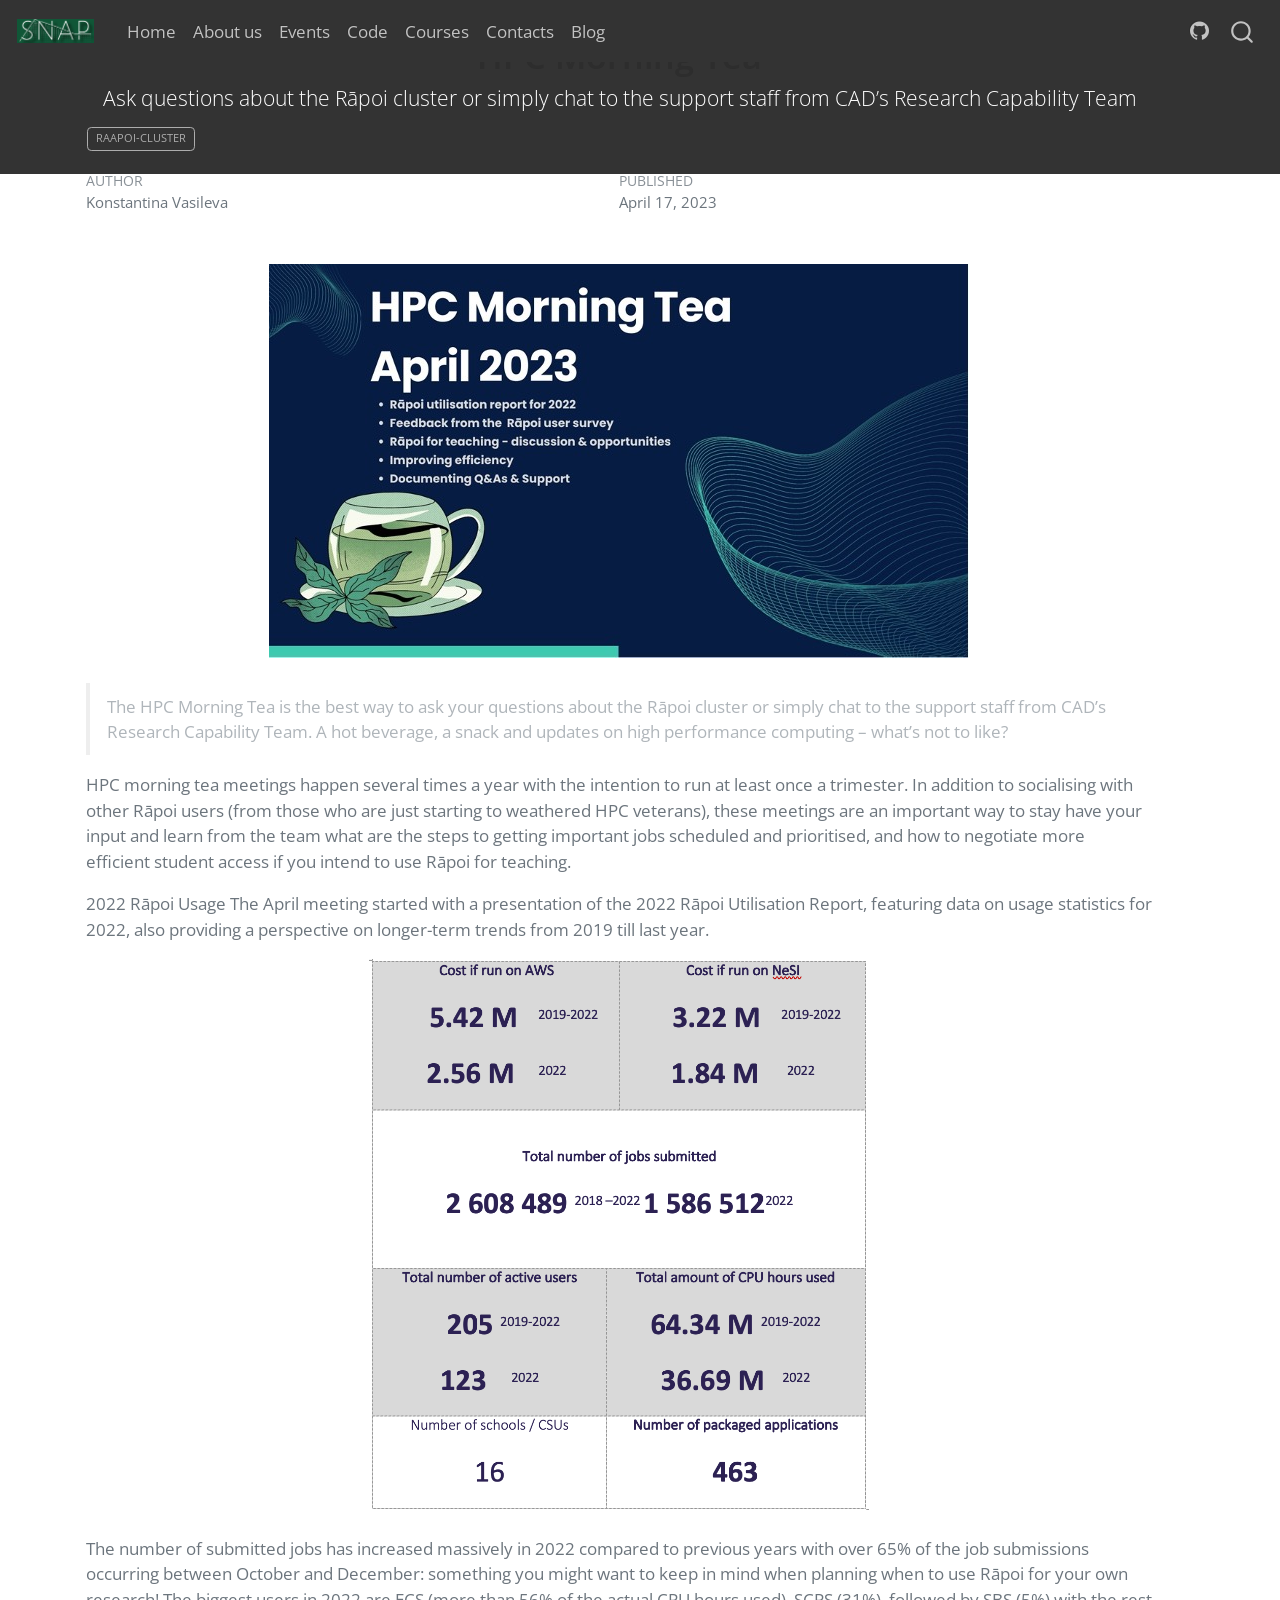
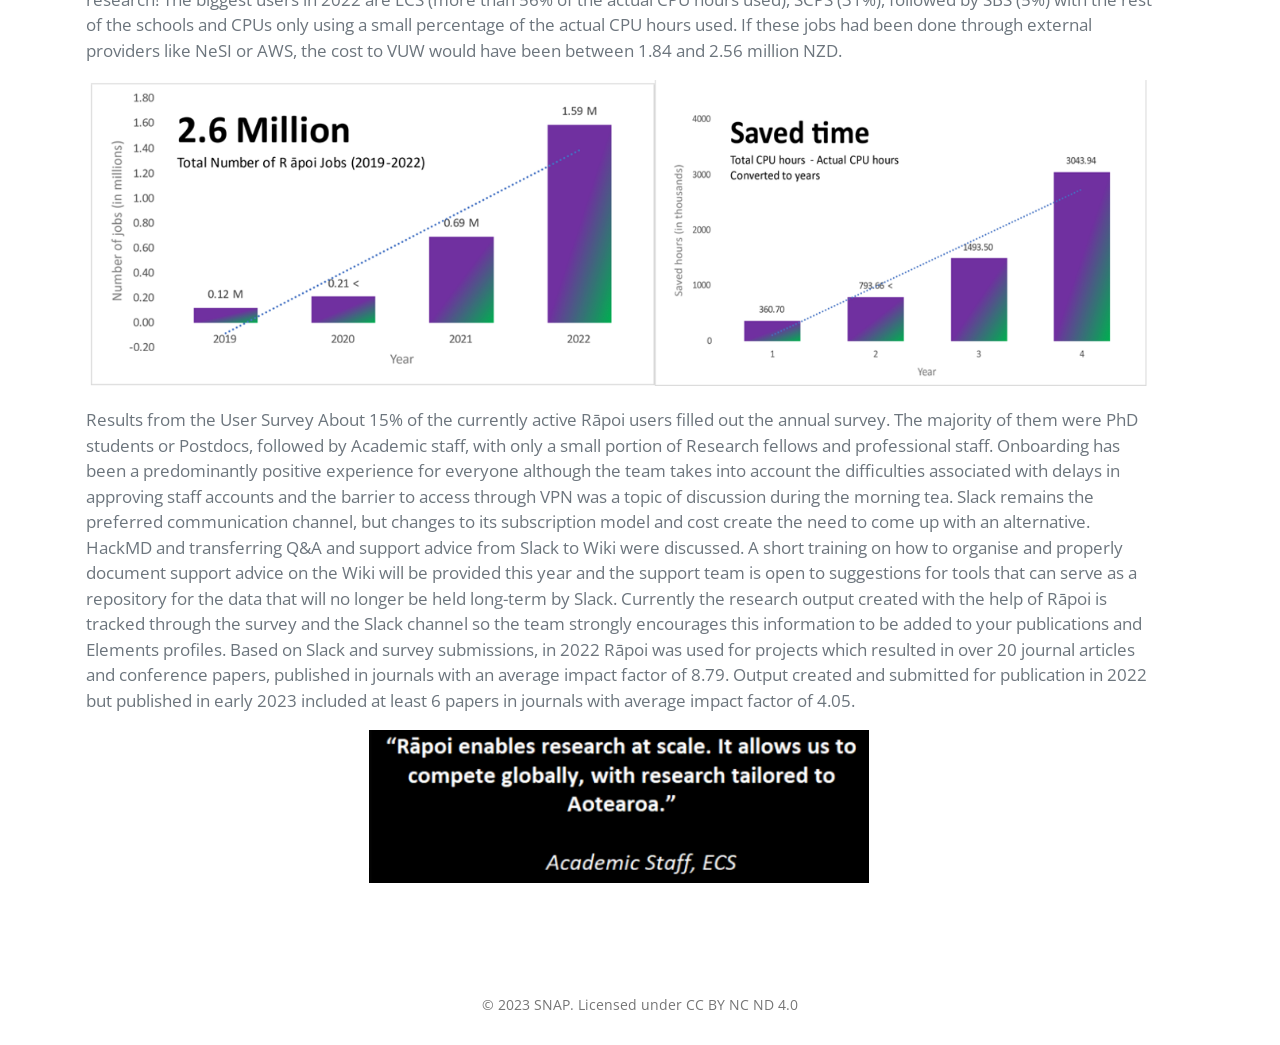
==== posts/april_2023_hpc_morning_tea/index.html @ 8dd64f5c "add multiple files" ====
<!DOCTYPE html>
<html xmlns="http://www.w3.org/1999/xhtml" lang="en" xml:lang="en"><head>

<meta charset="utf-8">
<meta name="generator" content="quarto-1.3.326">

<meta name="viewport" content="width=device-width, initial-scale=1.0, user-scalable=yes">

<meta name="author" content="Konstantina Vasileva">
<meta name="dcterms.date" content="2023-04-17">

<title>snap-decisions - HPC Morning Tea</title>
<style>
code{white-space: pre-wrap;}
span.smallcaps{font-variant: small-caps;}
div.columns{display: flex; gap: min(4vw, 1.5em);}
div.column{flex: auto; overflow-x: auto;}
div.hanging-indent{margin-left: 1.5em; text-indent: -1.5em;}
ul.task-list{list-style: none;}
ul.task-list li input[type="checkbox"] {
  width: 0.8em;
  margin: 0 0.8em 0.2em -1em; /* quarto-specific, see https://github.com/quarto-dev/quarto-cli/issues/4556 */ 
  vertical-align: middle;
}
</style>


<script src="../../site_libs/quarto-nav/quarto-nav.js"></script>
<script src="../../site_libs/quarto-nav/headroom.min.js"></script>
<script src="../../site_libs/clipboard/clipboard.min.js"></script>
<script src="../../site_libs/quarto-search/autocomplete.umd.js"></script>
<script src="../../site_libs/quarto-search/fuse.min.js"></script>
<script src="../../site_libs/quarto-search/quarto-search.js"></script>
<meta name="quarto:offset" content="../../">
<script src="../../site_libs/quarto-html/quarto.js"></script>
<script src="../../site_libs/quarto-html/popper.min.js"></script>
<script src="../../site_libs/quarto-html/tippy.umd.min.js"></script>
<script src="../../site_libs/quarto-html/anchor.min.js"></script>
<link href="../../site_libs/quarto-html/tippy.css" rel="stylesheet">
<link href="../../site_libs/quarto-html/quarto-syntax-highlighting.css" rel="stylesheet" id="quarto-text-highlighting-styles">
<script src="../../site_libs/bootstrap/bootstrap.min.js"></script>
<link href="../../site_libs/bootstrap/bootstrap-icons.css" rel="stylesheet">
<link href="../../site_libs/bootstrap/bootstrap.min.css" rel="stylesheet" id="quarto-bootstrap" data-mode="light">
<script id="quarto-search-options" type="application/json">{
  "location": "navbar",
  "copy-button": false,
  "collapse-after": 3,
  "panel-placement": "end",
  "type": "overlay",
  "limit": 20,
  "language": {
    "search-no-results-text": "No results",
    "search-matching-documents-text": "matching documents",
    "search-copy-link-title": "Copy link to search",
    "search-hide-matches-text": "Hide additional matches",
    "search-more-match-text": "more match in this document",
    "search-more-matches-text": "more matches in this document",
    "search-clear-button-title": "Clear",
    "search-detached-cancel-button-title": "Cancel",
    "search-submit-button-title": "Submit"
  }
}</script>


<link rel="stylesheet" href="../../styles.css">
</head>

<body class="nav-fixed fullcontent">

<div id="quarto-search-results"></div>
  <header id="quarto-header" class="headroom fixed-top">
    <nav class="navbar navbar-expand navbar-dark ">
      <div class="navbar-container container-fluid">
      <div class="navbar-brand-container">
    <a href="../../index.html" class="navbar-brand navbar-brand-logo">
    <img src="../../images/small_no_text.png" alt="" class="navbar-logo">
    </a>
  </div>
          <ul class="navbar-nav navbar-nav-scroll me-auto">
  <li class="nav-item">
    <a class="nav-link" href="../../index.html" rel="" target="">
 <span class="menu-text">Home</span></a>
  </li>  
  <li class="nav-item">
    <a class="nav-link" href="../../about-us.html" rel="" target="">
 <span class="menu-text">About us</span></a>
  </li>  
  <li class="nav-item">
    <a class="nav-link" href="../../events.html" rel="" target="">
 <span class="menu-text">Events</span></a>
  </li>  
  <li class="nav-item">
    <a class="nav-link" href="../../code.html" rel="" target="">
 <span class="menu-text">Code</span></a>
  </li>  
  <li class="nav-item">
    <a class="nav-link" href="../../courses.html" rel="" target="">
 <span class="menu-text">Courses</span></a>
  </li>  
  <li class="nav-item">
    <a class="nav-link" href="../../contacts.html" rel="" target="">
 <span class="menu-text">Contacts</span></a>
  </li>  
  <li class="nav-item">
    <a class="nav-link" href="../../blog.html" rel="" target="">
 <span class="menu-text">Blog</span></a>
  </li>  
</ul>
          <ul class="navbar-nav navbar-nav-scroll ms-auto">
  <li class="nav-item compact">
    <a class="nav-link" href="https://github.com/" rel="" target=""><i class="bi bi-github" role="img">
</i> 
 <span class="menu-text"></span></a>
  </li>  
</ul>
          <div class="quarto-navbar-tools">
</div>
            <div id="quarto-search" class="" title="Search"></div>
      </div> <!-- /container-fluid -->
    </nav>
</header>
<!-- content -->
<header id="title-block-header" class="quarto-title-block default page-columns page-full">
  <div class="quarto-title-banner page-columns page-full">
    <div class="quarto-title column-body">
      <h1 class="title">HPC Morning Tea</h1>
            <p class="subtitle lead">Ask questions about the Rāpoi cluster or simply chat to the support staff from CAD’s Research Capability Team</p>
                                <div class="quarto-categories">
                <div class="quarto-category">raapoi-cluster</div>
              </div>
                  </div>
  </div>
    
  
  <div class="quarto-title-meta">

      <div>
      <div class="quarto-title-meta-heading">Author</div>
      <div class="quarto-title-meta-contents">
               <p>Konstantina Vasileva </p>
            </div>
    </div>
      
      <div>
      <div class="quarto-title-meta-heading">Published</div>
      <div class="quarto-title-meta-contents">
        <p class="date">April 17, 2023</p>
      </div>
    </div>
    
      
    </div>
    
  
  </header><div id="quarto-content" class="quarto-container page-columns page-rows-contents page-layout-article page-navbar">
<!-- sidebar -->
<!-- margin-sidebar -->
    
<!-- main -->
<main class="content quarto-banner-title-block" id="quarto-document-content">




<style>
.quarto-title-block .quarto-title-banner {
  background-image: url(images/small_logo.png);
#  border: solid 2px #FF9300;
  margin-top: -40px;
  color: white;
}
</style>
<div class="quarto-figure quarto-figure-center">
<figure class="figure">
<p><img src="thumbnail1.jpg" class="img-fluid figure-img"></p>
</figure>
</div>
<blockquote class="blockquote">
<p>The HPC Morning Tea is the best way to ask your questions about the Rāpoi cluster or simply chat to the support staff from CAD’s Research Capability Team. A hot beverage, a snack and updates on high performance computing – what’s not to like?</p>
</blockquote>
<p>HPC morning tea meetings happen several times a year with the intention to run at least once a trimester. In addition to socialising with other Rāpoi users (from those who are just starting to weathered HPC veterans), these meetings are an important way to stay have your input and learn from the team what are the steps to getting important jobs scheduled and prioritised, and how to negotiate more efficient student access if you intend to use Rāpoi for teaching.</p>
<p>2022 Rāpoi Usage The April meeting started with a presentation of the 2022 Rāpoi Utilisation Report, featuring data on usage statistics for 2022, also providing a perspective on longer-term trends from 2019 till last year.</p>
<div class="quarto-figure quarto-figure-center">
<figure class="figure">
<p><img src="table1.png" class="img-fluid figure-img" width="500"></p>
</figure>
</div>
<p>The number of submitted jobs has increased massively in 2022 compared to previous years with over 65% of the job submissions occurring between October and December: something you might want to keep in mind when planning when to use Rāpoi for your own research! The biggest users in 2022 are ECS (more than 56% of the actual CPU hours used), SCPS (31%), followed by SBS (5%) with the rest of the schools and CPUs only using a small percentage of the actual CPU hours used. If these jobs had been done through external providers like NeSI or AWS, the cost to VUW would have been between 1.84 and 2.56 million NZD.</p>
<p><img src="graph1.png" class="img-fluid"></p>
<p>Results from the User Survey About 15% of the currently active Rāpoi users filled out the annual survey. The majority of them were PhD students or Postdocs, followed by Academic staff, with only a small portion of Research fellows and professional staff. Onboarding has been a predominantly positive experience for everyone although the team takes into account the difficulties associated with delays in approving staff accounts and the barrier to access through VPN was a topic of discussion during the morning tea. Slack remains the preferred communication channel, but changes to its subscription model and cost create the need to come up with an alternative. HackMD and transferring Q&amp;A and support advice from Slack to Wiki were discussed. A short training on how to organise and properly document support advice on the Wiki will be provided this year and the support team is open to suggestions for tools that can serve as a repository for the data that will no longer be held long-term by Slack. Currently the research output created with the help of Rāpoi is tracked through the survey and the Slack channel so the team strongly encourages this information to be added to your publications and Elements profiles. Based on Slack and survey submissions, in 2022 Rāpoi was used for projects which resulted in over 20 journal articles and conference papers, published in journals with an average impact factor of 8.79. Output created and submitted for publication in 2022 but published in early 2023 included at least 6 papers in journals with average impact factor of 4.05.</p>
<div class="quarto-figure quarto-figure-center">
<figure class="figure">
<p><img src="quote1.png" class="img-fluid figure-img" width="500"></p>
</figure>
</div>



<a onclick="window.scrollTo(0, 0); return false;" role="button" id="quarto-back-to-top"><i class="bi bi-arrow-up"></i> Back to top</a></main> <!-- /main -->
<script id="quarto-html-after-body" type="application/javascript">
window.document.addEventListener("DOMContentLoaded", function (event) {
  const toggleBodyColorMode = (bsSheetEl) => {
    const mode = bsSheetEl.getAttribute("data-mode");
    const bodyEl = window.document.querySelector("body");
    if (mode === "dark") {
      bodyEl.classList.add("quarto-dark");
      bodyEl.classList.remove("quarto-light");
    } else {
      bodyEl.classList.add("quarto-light");
      bodyEl.classList.remove("quarto-dark");
    }
  }
  const toggleBodyColorPrimary = () => {
    const bsSheetEl = window.document.querySelector("link#quarto-bootstrap");
    if (bsSheetEl) {
      toggleBodyColorMode(bsSheetEl);
    }
  }
  toggleBodyColorPrimary();  
  const icon = "";
  const anchorJS = new window.AnchorJS();
  anchorJS.options = {
    placement: 'right',
    icon: icon
  };
  anchorJS.add('.anchored');
  const isCodeAnnotation = (el) => {
    for (const clz of el.classList) {
      if (clz.startsWith('code-annotation-')) {                     
        return true;
      }
    }
    return false;
  }
  const clipboard = new window.ClipboardJS('.code-copy-button', {
    text: function(trigger) {
      const codeEl = trigger.previousElementSibling.cloneNode(true);
      for (const childEl of codeEl.children) {
        if (isCodeAnnotation(childEl)) {
          childEl.remove();
        }
      }
      return codeEl.innerText;
    }
  });
  clipboard.on('success', function(e) {
    // button target
    const button = e.trigger;
    // don't keep focus
    button.blur();
    // flash "checked"
    button.classList.add('code-copy-button-checked');
    var currentTitle = button.getAttribute("title");
    button.setAttribute("title", "Copied!");
    let tooltip;
    if (window.bootstrap) {
      button.setAttribute("data-bs-toggle", "tooltip");
      button.setAttribute("data-bs-placement", "left");
      button.setAttribute("data-bs-title", "Copied!");
      tooltip = new bootstrap.Tooltip(button, 
        { trigger: "manual", 
          customClass: "code-copy-button-tooltip",
          offset: [0, -8]});
      tooltip.show();    
    }
    setTimeout(function() {
      if (tooltip) {
        tooltip.hide();
        button.removeAttribute("data-bs-title");
        button.removeAttribute("data-bs-toggle");
        button.removeAttribute("data-bs-placement");
      }
      button.setAttribute("title", currentTitle);
      button.classList.remove('code-copy-button-checked');
    }, 1000);
    // clear code selection
    e.clearSelection();
  });
  function tippyHover(el, contentFn) {
    const config = {
      allowHTML: true,
      content: contentFn,
      maxWidth: 500,
      delay: 100,
      arrow: false,
      appendTo: function(el) {
          return el.parentElement;
      },
      interactive: true,
      interactiveBorder: 10,
      theme: 'quarto',
      placement: 'bottom-start'
    };
    window.tippy(el, config); 
  }
  const noterefs = window.document.querySelectorAll('a[role="doc-noteref"]');
  for (var i=0; i<noterefs.length; i++) {
    const ref = noterefs[i];
    tippyHover(ref, function() {
      // use id or data attribute instead here
      let href = ref.getAttribute('data-footnote-href') || ref.getAttribute('href');
      try { href = new URL(href).hash; } catch {}
      const id = href.replace(/^#\/?/, "");
      const note = window.document.getElementById(id);
      return note.innerHTML;
    });
  }
      let selectedAnnoteEl;
      const selectorForAnnotation = ( cell, annotation) => {
        let cellAttr = 'data-code-cell="' + cell + '"';
        let lineAttr = 'data-code-annotation="' +  annotation + '"';
        const selector = 'span[' + cellAttr + '][' + lineAttr + ']';
        return selector;
      }
      const selectCodeLines = (annoteEl) => {
        const doc = window.document;
        const targetCell = annoteEl.getAttribute("data-target-cell");
        const targetAnnotation = annoteEl.getAttribute("data-target-annotation");
        const annoteSpan = window.document.querySelector(selectorForAnnotation(targetCell, targetAnnotation));
        const lines = annoteSpan.getAttribute("data-code-lines").split(",");
        const lineIds = lines.map((line) => {
          return targetCell + "-" + line;
        })
        let top = null;
        let height = null;
        let parent = null;
        if (lineIds.length > 0) {
            //compute the position of the single el (top and bottom and make a div)
            const el = window.document.getElementById(lineIds[0]);
            top = el.offsetTop;
            height = el.offsetHeight;
            parent = el.parentElement.parentElement;
          if (lineIds.length > 1) {
            const lastEl = window.document.getElementById(lineIds[lineIds.length - 1]);
            const bottom = lastEl.offsetTop + lastEl.offsetHeight;
            height = bottom - top;
          }
          if (top !== null && height !== null && parent !== null) {
            // cook up a div (if necessary) and position it 
            let div = window.document.getElementById("code-annotation-line-highlight");
            if (div === null) {
              div = window.document.createElement("div");
              div.setAttribute("id", "code-annotation-line-highlight");
              div.style.position = 'absolute';
              parent.appendChild(div);
            }
            div.style.top = top - 2 + "px";
            div.style.height = height + 4 + "px";
            let gutterDiv = window.document.getElementById("code-annotation-line-highlight-gutter");
            if (gutterDiv === null) {
              gutterDiv = window.document.createElement("div");
              gutterDiv.setAttribute("id", "code-annotation-line-highlight-gutter");
              gutterDiv.style.position = 'absolute';
              const codeCell = window.document.getElementById(targetCell);
              const gutter = codeCell.querySelector('.code-annotation-gutter');
              gutter.appendChild(gutterDiv);
            }
            gutterDiv.style.top = top - 2 + "px";
            gutterDiv.style.height = height + 4 + "px";
          }
          selectedAnnoteEl = annoteEl;
        }
      };
      const unselectCodeLines = () => {
        const elementsIds = ["code-annotation-line-highlight", "code-annotation-line-highlight-gutter"];
        elementsIds.forEach((elId) => {
          const div = window.document.getElementById(elId);
          if (div) {
            div.remove();
          }
        });
        selectedAnnoteEl = undefined;
      };
      // Attach click handler to the DT
      const annoteDls = window.document.querySelectorAll('dt[data-target-cell]');
      for (const annoteDlNode of annoteDls) {
        annoteDlNode.addEventListener('click', (event) => {
          const clickedEl = event.target;
          if (clickedEl !== selectedAnnoteEl) {
            unselectCodeLines();
            const activeEl = window.document.querySelector('dt[data-target-cell].code-annotation-active');
            if (activeEl) {
              activeEl.classList.remove('code-annotation-active');
            }
            selectCodeLines(clickedEl);
            clickedEl.classList.add('code-annotation-active');
          } else {
            // Unselect the line
            unselectCodeLines();
            clickedEl.classList.remove('code-annotation-active');
          }
        });
      }
  const findCites = (el) => {
    const parentEl = el.parentElement;
    if (parentEl) {
      const cites = parentEl.dataset.cites;
      if (cites) {
        return {
          el,
          cites: cites.split(' ')
        };
      } else {
        return findCites(el.parentElement)
      }
    } else {
      return undefined;
    }
  };
  var bibliorefs = window.document.querySelectorAll('a[role="doc-biblioref"]');
  for (var i=0; i<bibliorefs.length; i++) {
    const ref = bibliorefs[i];
    const citeInfo = findCites(ref);
    if (citeInfo) {
      tippyHover(citeInfo.el, function() {
        var popup = window.document.createElement('div');
        citeInfo.cites.forEach(function(cite) {
          var citeDiv = window.document.createElement('div');
          citeDiv.classList.add('hanging-indent');
          citeDiv.classList.add('csl-entry');
          var biblioDiv = window.document.getElementById('ref-' + cite);
          if (biblioDiv) {
            citeDiv.innerHTML = biblioDiv.innerHTML;
          }
          popup.appendChild(citeDiv);
        });
        return popup.innerHTML;
      });
    }
  }
});
</script>
</div> <!-- /content -->
<footer class="footer">
  <div class="nav-footer">
    <div class="nav-footer-left">
      &nbsp;
    </div>   
    <div class="nav-footer-center">© 2023 SNAP. Licensed under CC BY NC ND 4.0</div>
    <div class="nav-footer-right">
      &nbsp;
    </div>
  </div>
</footer>



</body></html>
---- site_libs/quarto-html/tippy.css ----
.tippy-box[data-animation=fade][data-state=hidden]{opacity:0}[data-tippy-root]{max-width:calc(100vw - 10px)}.tippy-box{position:relative;background-color:#333;color:#fff;border-radius:4px;font-size:14px;line-height:1.4;white-space:normal;outline:0;transition-property:transform,visibility,opacity}.tippy-box[data-placement^=top]>.tippy-arrow{bottom:0}.tippy-box[data-placement^=top]>.tippy-arrow:before{bottom:-7px;left:0;border-width:8px 8px 0;border-top-color:initial;transform-origin:center top}.tippy-box[data-placement^=bottom]>.tippy-arrow{top:0}.tippy-box[data-placement^=bottom]>.tippy-arrow:before{top:-7px;left:0;border-width:0 8px 8px;border-bottom-color:initial;transform-origin:center bottom}.tippy-box[data-placement^=left]>.tippy-arrow{right:0}.tippy-box[data-placement^=left]>.tippy-arrow:before{border-width:8px 0 8px 8px;border-left-color:initial;right:-7px;transform-origin:center left}.tippy-box[data-placement^=right]>.tippy-arrow{left:0}.tippy-box[data-placement^=right]>.tippy-arrow:before{left:-7px;border-width:8px 8px 8px 0;border-right-color:initial;transform-origin:center right}.tippy-box[data-inertia][data-state=visible]{transition-timing-function:cubic-bezier(.54,1.5,.38,1.11)}.tippy-arrow{width:16px;height:16px;color:#333}.tippy-arrow:before{content:"";position:absolute;border-color:transparent;border-style:solid}.tippy-content{position:relative;padding:5px 9px;z-index:1}
---- site_libs/quarto-html/quarto-syntax-highlighting.css ----
/* quarto syntax highlight colors */
:root {
  --quarto-hl-ot-color: #003B4F;
  --quarto-hl-at-color: #657422;
  --quarto-hl-ss-color: #20794D;
  --quarto-hl-an-color: #5E5E5E;
  --quarto-hl-fu-color: #4758AB;
  --quarto-hl-st-color: #20794D;
  --quarto-hl-cf-color: #003B4F;
  --quarto-hl-op-color: #5E5E5E;
  --quarto-hl-er-color: #AD0000;
  --quarto-hl-bn-color: #AD0000;
  --quarto-hl-al-color: #AD0000;
  --quarto-hl-va-color: #111111;
  --quarto-hl-bu-color: inherit;
  --quarto-hl-ex-color: inherit;
  --quarto-hl-pp-color: #AD0000;
  --quarto-hl-in-color: #5E5E5E;
  --quarto-hl-vs-color: #20794D;
  --quarto-hl-wa-color: #5E5E5E;
  --quarto-hl-do-color: #5E5E5E;
  --quarto-hl-im-color: #00769E;
  --quarto-hl-ch-color: #20794D;
  --quarto-hl-dt-color: #AD0000;
  --quarto-hl-fl-color: #AD0000;
  --quarto-hl-co-color: #5E5E5E;
  --quarto-hl-cv-color: #5E5E5E;
  --quarto-hl-cn-color: #8f5902;
  --quarto-hl-sc-color: #5E5E5E;
  --quarto-hl-dv-color: #AD0000;
  --quarto-hl-kw-color: #003B4F;
}

/* other quarto variables */
:root {
  --quarto-font-monospace: SFMono-Regular, Menlo, Monaco, Consolas, "Liberation Mono", "Courier New", monospace;
}

pre > code.sourceCode > span {
  color: #003B4F;
}

code span {
  color: #003B4F;
}

code.sourceCode > span {
  color: #003B4F;
}

div.sourceCode,
div.sourceCode pre.sourceCode {
  color: #003B4F;
}

code span.ot {
  color: #003B4F;
  font-style: inherit;
}

code span.at {
  color: #657422;
  font-style: inherit;
}

code span.ss {
  color: #20794D;
  font-style: inherit;
}

code span.an {
  color: #5E5E5E;
  font-style: inherit;
}

code span.fu {
  color: #4758AB;
  font-style: inherit;
}

code span.st {
  color: #20794D;
  font-style: inherit;
}

code span.cf {
  color: #003B4F;
  font-style: inherit;
}

code span.op {
  color: #5E5E5E;
  font-style: inherit;
}

code span.er {
  color: #AD0000;
  font-style: inherit;
}

code span.bn {
  color: #AD0000;
  font-style: inherit;
}

code span.al {
  color: #AD0000;
  font-style: inherit;
}

code span.va {
  color: #111111;
  font-style: inherit;
}

code span.bu {
  font-style: inherit;
}

code span.ex {
  font-style: inherit;
}

code span.pp {
  color: #AD0000;
  font-style: inherit;
}

code span.in {
  color: #5E5E5E;
  font-style: inherit;
}

code span.vs {
  color: #20794D;
  font-style: inherit;
}

code span.wa {
  color: #5E5E5E;
  font-style: italic;
}

code span.do {
  color: #5E5E5E;
  font-style: italic;
}

code span.im {
  color: #00769E;
  font-style: inherit;
}

code span.ch {
  color: #20794D;
  font-style: inherit;
}

code span.dt {
  color: #AD0000;
  font-style: inherit;
}

code span.fl {
  color: #AD0000;
  font-style: inherit;
}

code span.co {
  color: #5E5E5E;
  font-style: inherit;
}

code span.cv {
  color: #5E5E5E;
  font-style: italic;
}

code span.cn {
  color: #8f5902;
  font-style: inherit;
}

code span.sc {
  color: #5E5E5E;
  font-style: inherit;
}

code span.dv {
  color: #AD0000;
  font-style: inherit;
}

code span.kw {
  color: #003B4F;
  font-style: inherit;
}

.prevent-inlining {
  content: "</";
}

/*# sourceMappingURL=debc5d5d77c3f9108843748ff7464032.css.map */
---- styles.css ----
/* css styles */
/* top right bottom left */

.quarto-title-block .quarto-title-banner {
  background-image: url(images/small_logo.png);
  background-size: 200px;
  background-position: left;
  background-repeat: no-repeat;
  padding-left: 1px;
  padding-top: 15px;
  padding-bottom: 15px;
  background-origin: content-box;
  text-align: center;
  margin-top: 0px;
  margin-block-end: -17px;
#  border: solid 2px #FF9300;
}

.picture {
  image-align: center;
  padding: 0px;
  margin: 0px;
}

.row2 {
  text-align: center;
#  font-size: 0.8em;
  font-size: 1.3vw;
  paddingp: 0px;
  margin: 0px;
#  line-height: 1.4;
#  border: solid 1px #000;
}

.row {
#  height: 100%;
  background-color: #FFF;
  width: 100%;
  padding: 0px;
  margin: 0px;
  float: left;
  overflow: hidden;
  text-align: center;
#  font-size:12px;
#  border: solid 1px #000;
}

.grid-container {
  display: grid;
  place-items: center;
}

.grid-item {
  text-align: center;
}

.make_space_10
{
  padding: 10px 0px 0px 0px;
  margin: 0px;
  float: left;
  width: 100%;
#  border: solid 1px #f00;
}
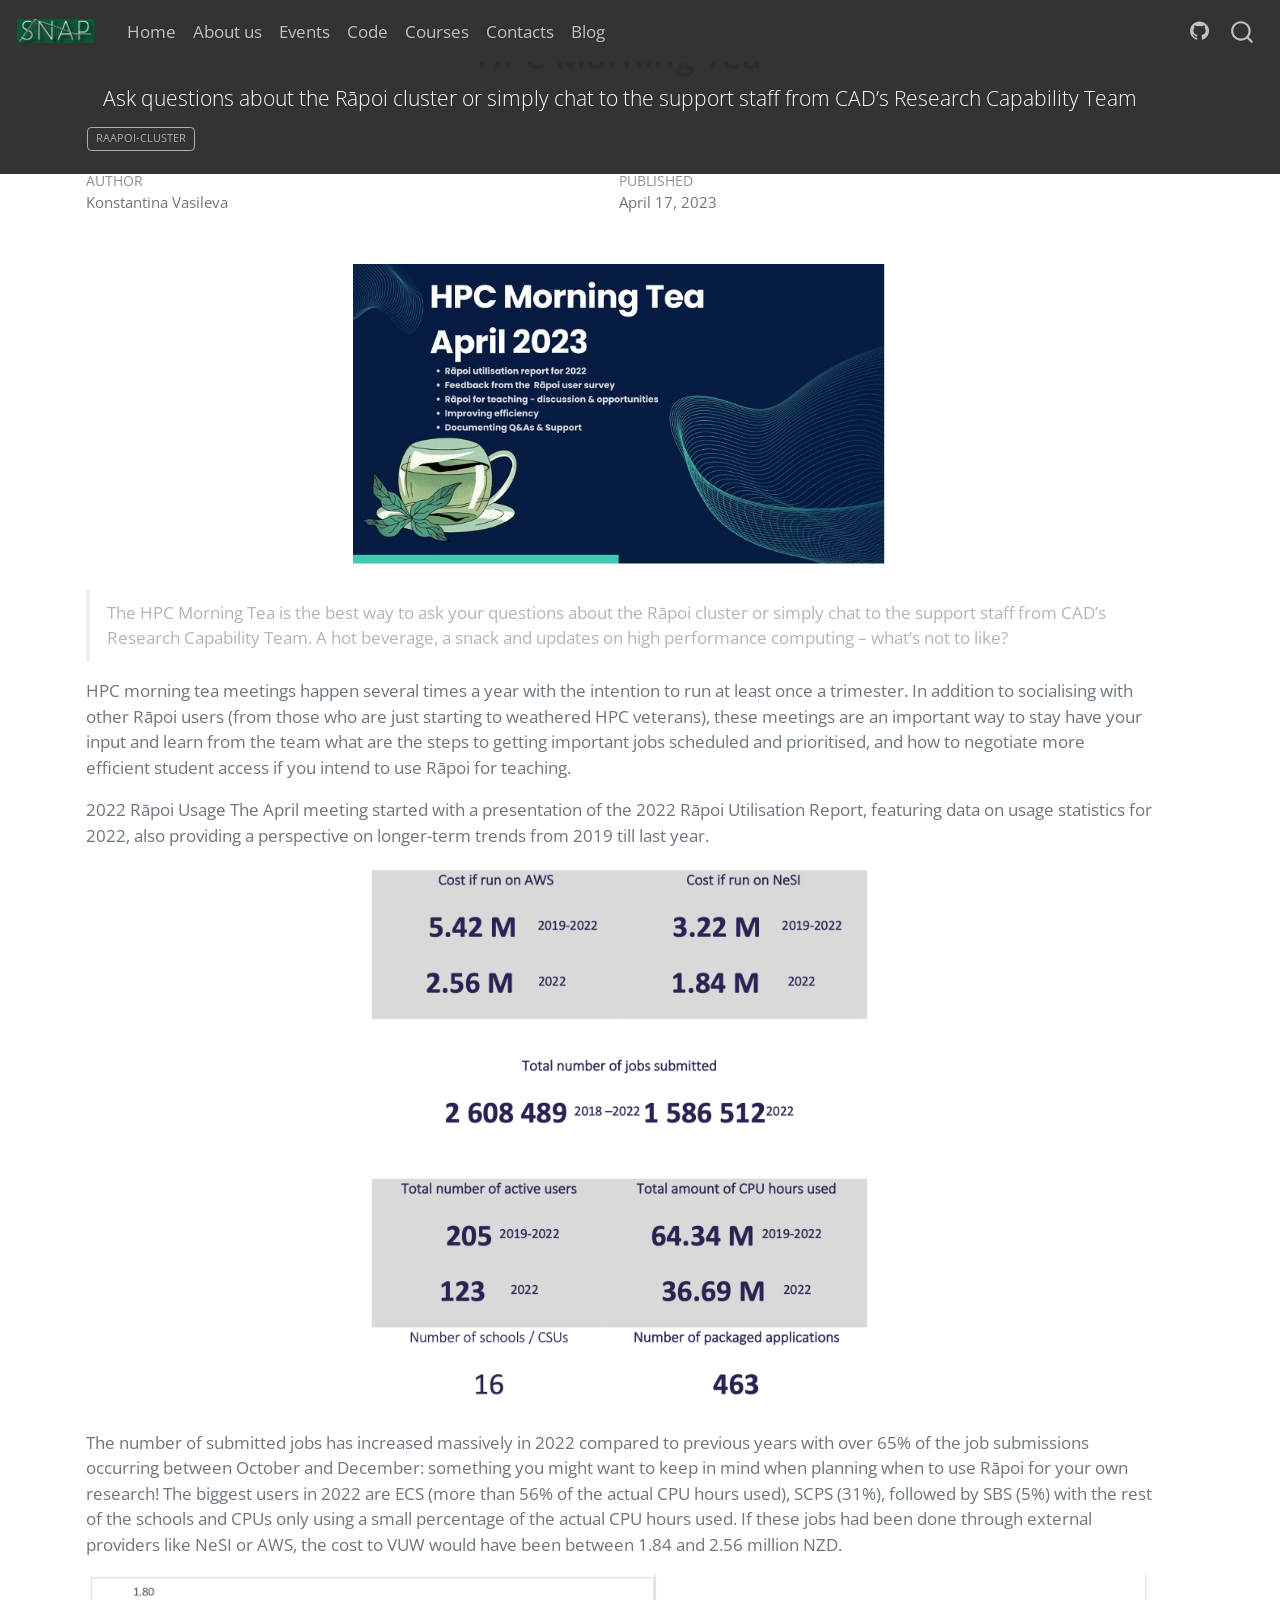
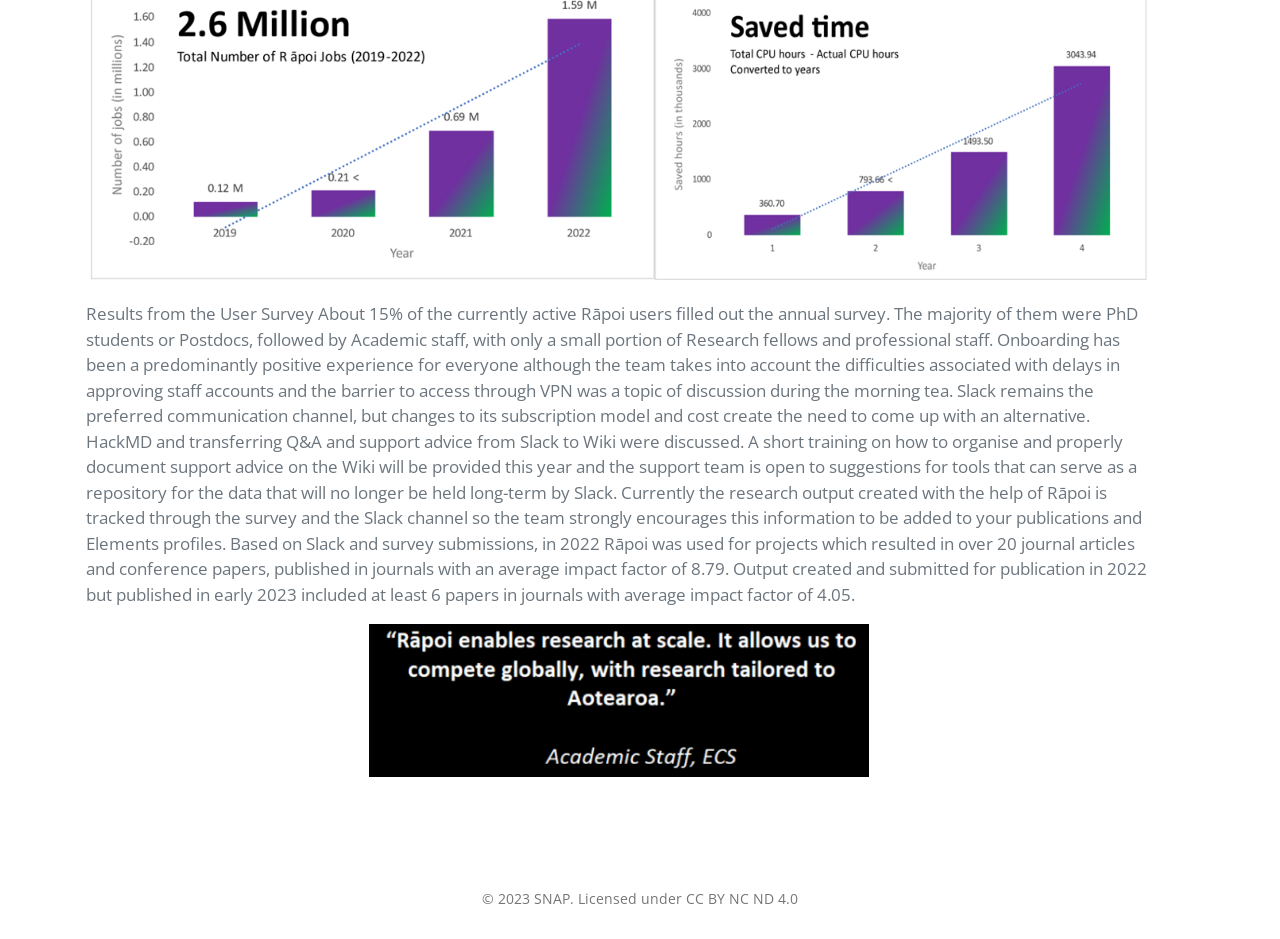
==== commit f48c1967: "update blogs" ====
--- a/posts/april_2023_hpc_morning_tea/index.html
+++ b/posts/april_2023_hpc_morning_tea/index.html
@@ -172,7 +172,7 @@
 </style>
 <div class="quarto-figure quarto-figure-center">
 <figure class="figure">
-<p><img src="thumbnail1.jpg" class="img-fluid figure-img"></p>
+<p><img src="thumbnail1.jpg" height="300" class="figure-img"></p>
 </figure>
 </div>
 <blockquote class="blockquote">
